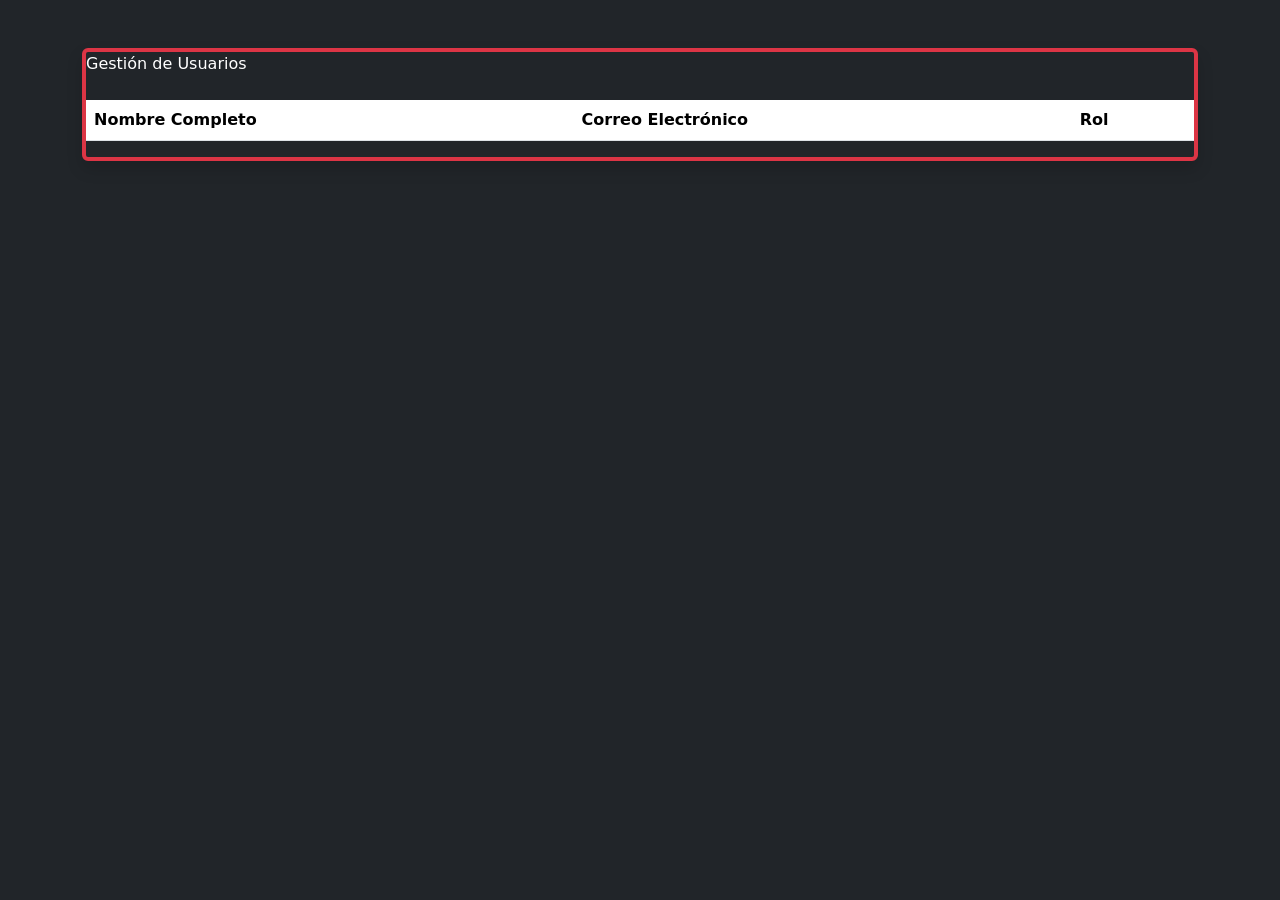
==== _docs_/trim03/06_Prototipo_Navegable/users/admin.html @ 505a8008 "archivos estructurados para el sena prototipo navegable" ====
<!DOCTYPE html>
<html lang="es">
<head>
    <meta charset="UTF-8">
    <meta name="viewport" content="width=device-width, initial-scale=1.0">
    <title>Panel Admin - Vikingos Master</title>
    <!-- Aquí conectamos a bootstrap 5 -->
    <link href="https://cdn.jsdelivr.net/net/npm/bootstrap@5.3.2/dist/css/bootstrap.min.css" rel="stylesheet">

</head>
<body class="bg-dark text-white">

<!-- Caja principal -->

    <div class="container mt-5">
        <div class="card bg-dark text-white border-danger border-top border-4 shadow"
         <h2 class="card-title mb-4 text-center">Gestión de Usuarios</h2>
        

        <!-- Tabla de boostrap -->

        <table class="table table-dark-striped table-hover mt-4">
          <thead>
            <tr>
                <th>Nombre Completo</th>
                <th>Correo Electrónico</th>
                <th>Rol</th>
            </tr>
          </thead>
          <tbody id="tabla-usuarios">
            <!-- Aqui aterrizaran los datos dinamicamente -->

          </tbody>
          </table>
    </div>
</div>
</div>

    <script src="../GCS/js/admin.js"></script>
    
</body>
</html>
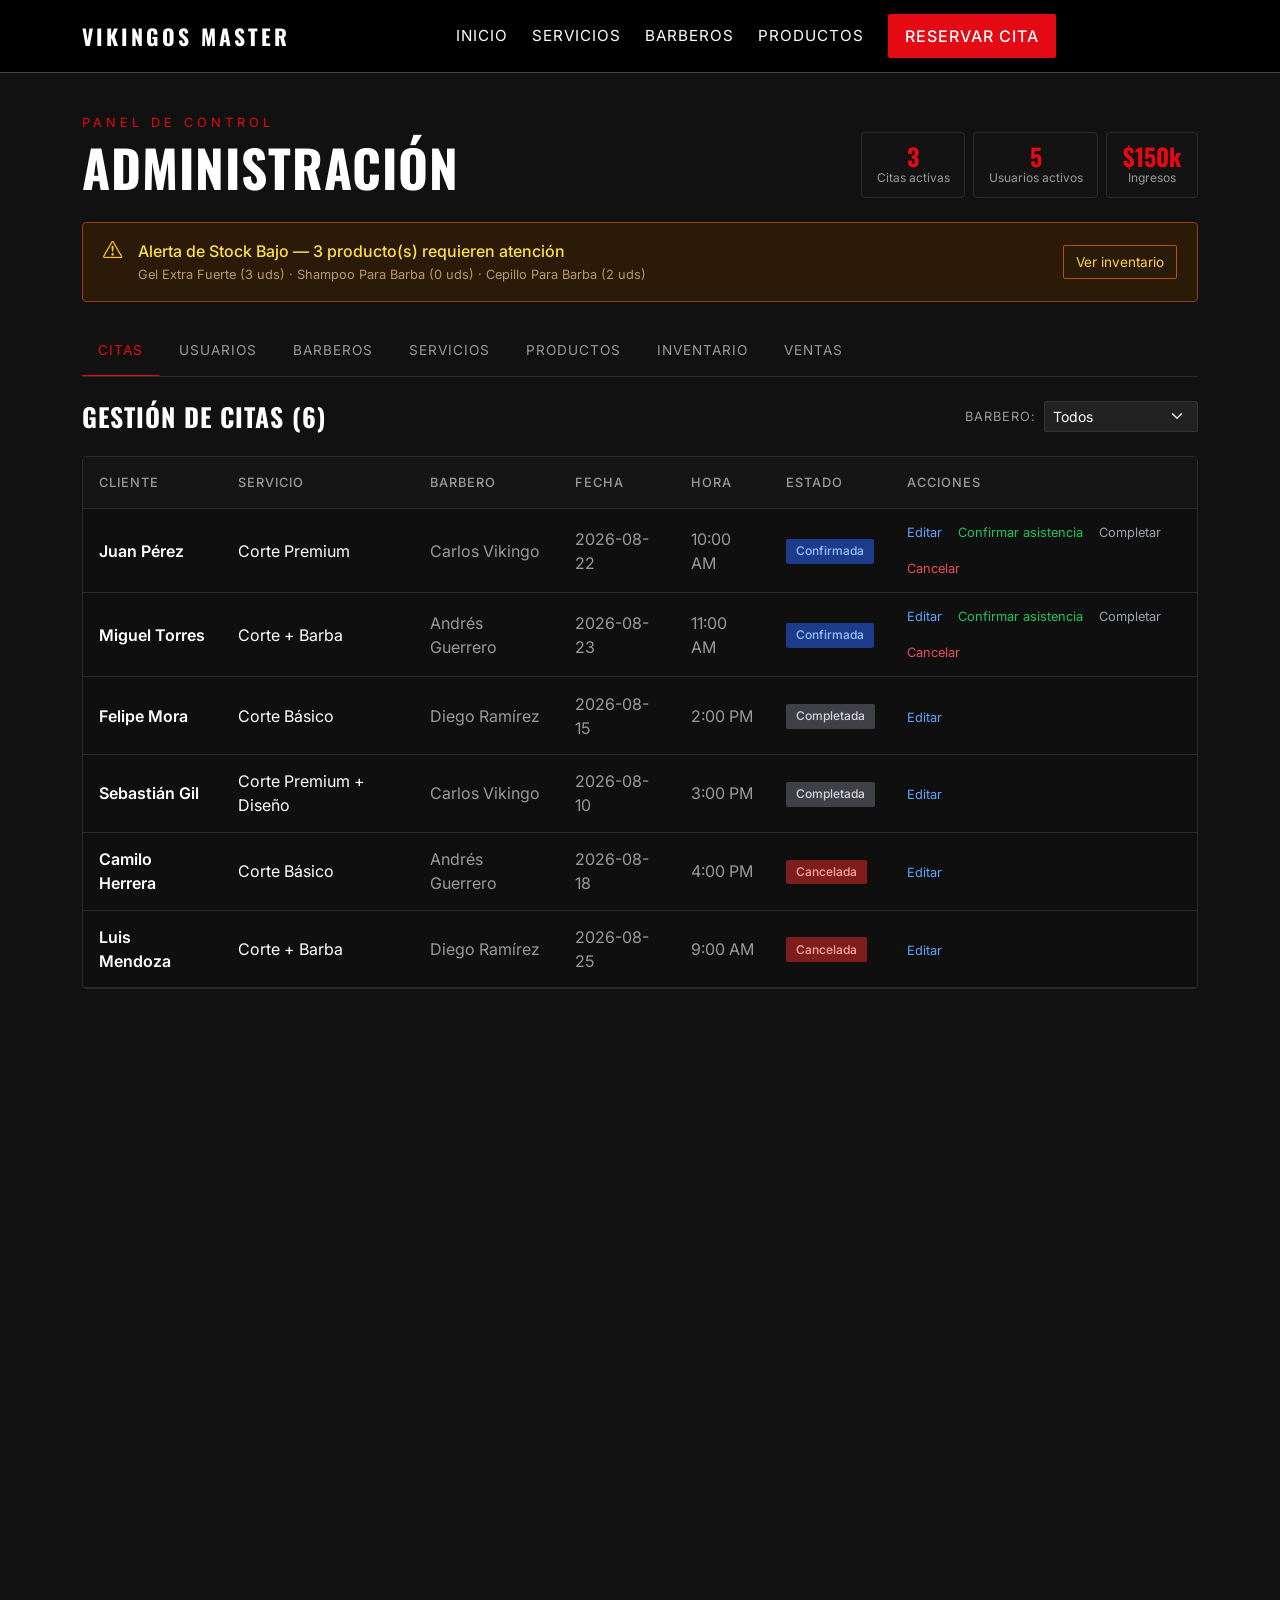
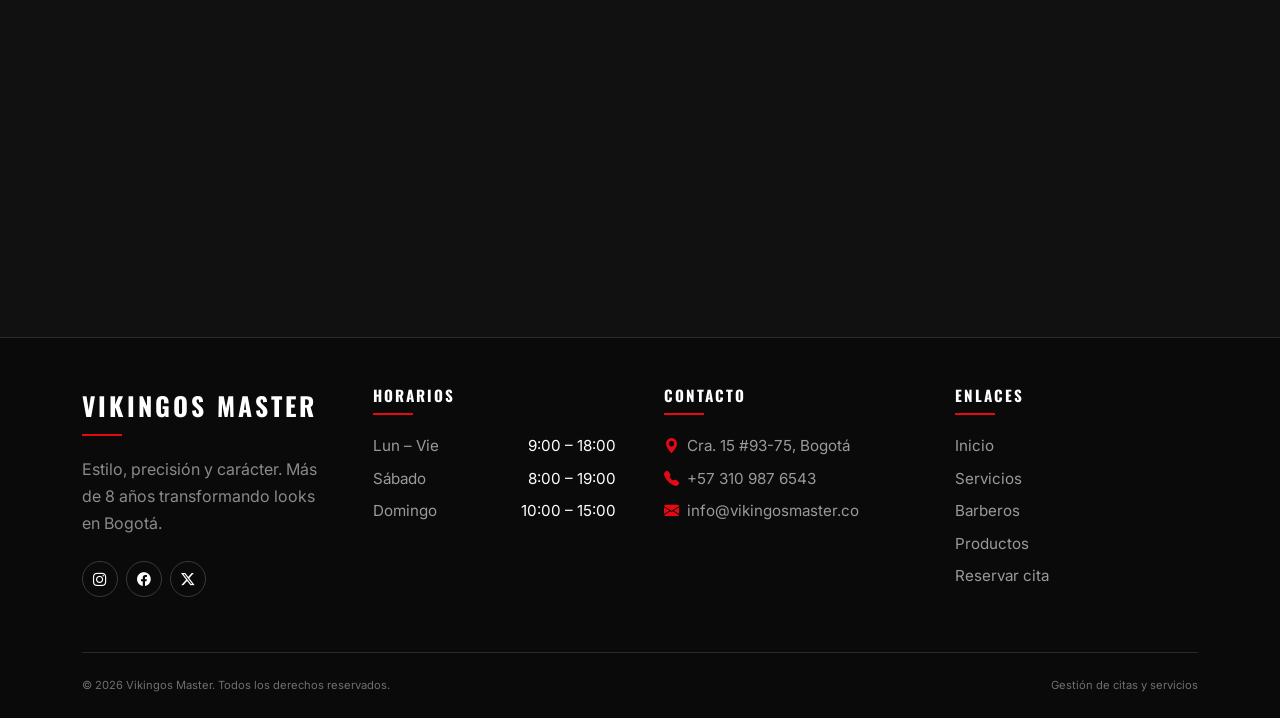
==== commit 3c71d911: "borre ell antiguo prototipo navegable y inserte todo el nuevo que tenia en otra carpeta, por eso sol" ====
--- a/_docs_/trim03/06_Prototipo_Navegable/users/admin.html
+++ b/_docs_/trim03/06_Prototipo_Navegable/users/admin.html
@@ -1,42 +1,1076 @@
 <!DOCTYPE html>
-<html lang="es">
+<html lang="es" data-bs-theme="dark">
 <head>
-    <meta charset="UTF-8">
-    <meta name="viewport" content="width=device-width, initial-scale=1.0">
-    <title>Panel Admin - Vikingos Master</title>
-    <!-- Aquí conectamos a bootstrap 5 -->
-    <link href="https://cdn.jsdelivr.net/net/npm/bootstrap@5.3.2/dist/css/bootstrap.min.css" rel="stylesheet">
-
+  <meta charset="UTF-8">
+  <meta name="viewport" content="width=device-width, initial-scale=1">
+  <title> Administrador | Vikingos Master</title>
+
+  <link rel="stylesheet" href="../assets/css/bootstrap.min.css">
+  <link href="https://cdn.jsdelivr.net/npm/bootstrap-icons@1.11.3/font/bootstrap-icons.css" rel="stylesheet">
+  <link href="https://fonts.googleapis.com/css2?family=Oswald:wght@500;600;700&family=Inter:wght@400;500&display=swap" rel="stylesheet">
+  <link rel="stylesheet" href="../assets/css/styles.css">
 </head>
-<body class="bg-dark text-white">
-
-<!-- Caja principal -->
-
-    <div class="container mt-5">
-        <div class="card bg-dark text-white border-danger border-top border-4 shadow"
-         <h2 class="card-title mb-4 text-center">Gestión de Usuarios</h2>
+<body>
+
+  <!--  NAVBAR  -->
+  <nav class="navbar navbar-expand-lg navbar-dark bg-black sticky-top border-bottom border-secondary-subtle">
+    <div class="container">
+
+      <a class="navbar-brand logo-text" href="index.html#inicio">VIKINGOS MASTER</a>
+
+      <button class="navbar-toggler" type="button"
+              data-bs-toggle="collapse" data-bs-target="#menuPrincipal"
+              aria-controls="menuPrincipal" aria-expanded="false" aria-label="Abrir menú">
+        <span class="navbar-toggler-icon"></span>
+      </button>
+
+      <div class="collapse navbar-collapse" id="menuPrincipal">
+
+        <ul class="navbar-nav mx-lg-auto align-items-lg-center mb-3 mb-lg-0 gap-lg-2">
+          <li class="nav-item"><a class="nav-link" href="index.html#inicio">INICIO</a></li>
+          <li class="nav-item"><a class="nav-link" href="index.html#servicios">SERVICIOS</a></li>
+          <li class="nav-item"><a class="nav-link" href="index.html#barberos">BARBEROS</a></li>
+          <li class="nav-item"><a class="nav-link" href="index.html#productos">PRODUCTOS</a></li>
+          <li class="nav-item ms-lg-2">
+            <a href="../pages/reservar.html" class="btn btn-vikingo">RESERVAR CITA</a>
+          </li>
+        </ul>
+
+
+        <div class="nav-user" id="navUser">
+  <span class="nav-user-name">Hola, <span id="navUserName">Maicol</span></span>
+  <a href="index.html" class="nav-user-exit" id="btnSalir">Salir</a>
+</div>
+
+
+      </div>
+    </div>
+  </nav>
+
+
+
+ <!-- ==== PANEL DE ADMINISTRACIÓN ==== -->
+  <main class="panel-section section-dark">
+    <div class="container">
+
+      <!-- Encabezado + tarjetitas -->
+      <div class="d-flex flex-wrap justify-content-between align-items-end gap-3 mb-4">
+        <div>
+          <p class="panel-eyebrow">PANEL DE CONTROL</p>
+          <h1 class="panel-title mb-0">Administración</h1>
+        </div>
+        <div class="d-flex gap-2">
+          <div class="stat-box"><span class="stat-box-number">3</span><span class="stat-box-label">Citas activas</span></div>
+          <div class="stat-box"><span class="stat-box-number">5</span><span class="stat-box-label">Usuarios activos</span></div>
+          <div class="stat-box"><span class="stat-box-number">$150k</span><span class="stat-box-label">Ingresos</span></div>
+        </div>
+      </div>
+
+      <!-- Alerta de stock bajo -->
+      <div class="stock-alert d-flex flex-wrap align-items-center justify-content-between gap-3 mb-4" role="alert">
+        <div class="d-flex align-items-start gap-3">
+          <i class="bi bi-exclamation-triangle stock-alert-icon"></i>
+          <div>
+            <p class="stock-alert-title">Alerta de Stock Bajo — 3 producto(s) requieren atención</p>
+            <p class="stock-alert-detail">Gel Extra Fuerte (3 uds) · Shampoo Para Barba (0 uds) · Cepillo Para Barba (2 uds)</p>
+          </div>
+        </div>
+        <button type="button" class="btn btn-stock">Ver inventario</button>
+      </div>
+
+      <!-- Pestañas -->
+      <ul class="nav nav-tabs panel-tabs flex-nowrap overflow-x-auto" id="adminTabs" role="tablist">
+        <li class="nav-item" role="presentation">
+          <button class="nav-link active" id="tabAdmCitas" data-bs-toggle="tab" data-bs-target="#admCitas"
+                  type="button" role="tab" aria-controls="admCitas" aria-selected="true">Citas</button>
+        </li>
+        <li class="nav-item" role="presentation">
+          <button class="nav-link" id="tabAdmUsuarios" data-bs-toggle="tab" data-bs-target="#admUsuarios"
+                  type="button" role="tab" aria-controls="admUsuarios" aria-selected="false">Usuarios</button>
+        </li>
+        <li class="nav-item" role="presentation">
+          <button class="nav-link" id="tabAdmBarberos" data-bs-toggle="tab" data-bs-target="#admBarberos"
+                  type="button" role="tab" aria-controls="admBarberos" aria-selected="false">Barberos</button>
+        </li>
+        <li class="nav-item" role="presentation">
+          <button class="nav-link" id="tabAdmServicios" data-bs-toggle="tab" data-bs-target="#admServicios"
+                  type="button" role="tab" aria-controls="admServicios" aria-selected="false">Servicios</button>
+        </li>
+        <li class="nav-item" role="presentation">
+          <button class="nav-link" id="tabAdmProductos" data-bs-toggle="tab" data-bs-target="#admProductos"
+                  type="button" role="tab" aria-controls="admProductos" aria-selected="false">Productos</button>
+        </li>
+        <li class="nav-item" role="presentation">
+          <button class="nav-link" id="tabAdmInventario" data-bs-toggle="tab" data-bs-target="#admInventario"
+                  type="button" role="tab" aria-controls="admInventario" aria-selected="false">Inventario</button>
+        </li>
+        <li class="nav-item" role="presentation">
+          <button class="nav-link" id="tabAdmVentas" data-bs-toggle="tab" data-bs-target="#admVentas"
+                  type="button" role="tab" aria-controls="admVentas" aria-selected="false">Ventas</button>
+        </li>
+      </ul>
+
+      <div class="tab-content pt-4">
+
+        <!-- 1. CITAS -->
+        <div class="tab-pane fade show active" id="admCitas" role="tabpanel" aria-labelledby="tabAdmCitas" tabindex="0">
+
+          <div class="d-flex flex-wrap justify-content-between align-items-center gap-3 mb-4">
+            <h2 class="panel-heading">Gestión de citas (6)</h2>
+            <div class="d-flex align-items-center gap-2">
+              <label for="filtroBarbero" class="admin-filter-label">Barbero:</label>
+              <select id="filtroBarbero" class="form-select form-select-sm admin-select w-auto">
+                <option value="todos" selected>Todos</option>
+                <option value="carlos">Carlos Vikingo</option>
+                <option value="andres">Andrés Guerrero</option>
+                <option value="diego">Diego Ramírez</option>
+              </select>
+            </div>
+          </div>
+
+          <div class="table-responsive admin-table-wrap">
+            <table class="table admin-table align-middle mb-0">
+              <thead>
+                <tr>
+                  <th scope="col">Cliente</th>
+                  <th scope="col">Servicio</th>
+                  <th scope="col">Barbero</th>
+                  <th scope="col">Fecha</th>
+                  <th scope="col">Hora</th>
+                  <th scope="col">Estado</th>
+                  <th scope="col">Acciones</th>
+                </tr>
+              </thead>
+              <tbody>
+                <tr>
+                  <td class="cell-name">Juan Pérez</td>
+                  <td>Corte Premium</td>
+                  <td class="cell-muted">Carlos Vikingo</td>
+                  <td class="cell-muted">2026-08-22</td>
+                  <td class="cell-muted">10:00 AM</td>
+                  <td><span class="badge badge-confirmed">Confirmada</span></td>
+                  <td>
+                    <div class="d-flex flex-wrap gap-3">
+                      <button type="button" class="action-link action-edit" data-bs-toggle="modal" data-bs-target="#modalEditarCita">Editar</button>
+                      <button type="button" class="action-link action-confirm">Confirmar asistencia</button>
+                      <button type="button" class="action-link action-done">Completar</button>
+                      <button type="button" class="action-link action-cancel">Cancelar</button>
+                    </div>
+                  </td>
+                </tr>
+                <tr>
+                  <td class="cell-name">Miguel Torres</td>
+                  <td>Corte + Barba</td>
+                  <td class="cell-muted">Andrés Guerrero</td>
+                  <td class="cell-muted">2026-08-23</td>
+                  <td class="cell-muted">11:00 AM</td>
+                  <td><span class="badge badge-confirmed">Confirmada</span></td>
+                  <td>
+                    <div class="d-flex flex-wrap gap-3">
+                      <button type="button" class="action-link action-edit" data-bs-toggle="modal" data-bs-target="#modalEditarCita">Editar</button>
+                      <button type="button" class="action-link action-confirm">Confirmar asistencia</button>
+                      <button type="button" class="action-link action-done">Completar</button>
+                      <button type="button" class="action-link action-cancel">Cancelar</button>
+                    </div>
+                  </td>
+                </tr>
+                <tr>
+                  <td class="cell-name">Felipe Mora</td>
+                  <td>Corte Básico</td>
+                  <td class="cell-muted">Diego Ramírez</td>
+                  <td class="cell-muted">2026-08-15</td>
+                  <td class="cell-muted">2:00 PM</td>
+                  <td><span class="badge badge-done">Completada</span></td>
+                  <td><button type="button" class="action-link action-edit" data-bs-toggle="modal" data-bs-target="#modalEditarCita">Editar</button></td>
+                </tr>
+                <tr>
+                  <td class="cell-name">Sebastián Gil</td>
+                  <td>Corte Premium + Diseño</td>
+                  <td class="cell-muted">Carlos Vikingo</td>
+                  <td class="cell-muted">2026-08-10</td>
+                  <td class="cell-muted">3:00 PM</td>
+                  <td><span class="badge badge-done">Completada</span></td>
+                  <td><button type="button" class="action-link action-edit" data-bs-toggle="modal" data-bs-target="#modalEditarCita">Editar</button></td>
+                </tr>
+                <tr>
+                  <td class="cell-name">Camilo Herrera</td>
+                  <td>Corte Básico</td>
+                  <td class="cell-muted">Andrés Guerrero</td>
+                  <td class="cell-muted">2026-08-18</td>
+                  <td class="cell-muted">4:00 PM</td>
+                  <td><span class="badge badge-cancelled">Cancelada</span></td>
+                  <td><button type="button" class="action-link action-edit" data-bs-toggle="modal" data-bs-target="#modalEditarCita">Editar</button></td>
+                </tr>
+                <tr>
+                  <td class="cell-name">Luis Mendoza</td>
+                  <td>Corte + Barba</td>
+                  <td class="cell-muted">Diego Ramírez</td>
+                  <td class="cell-muted">2026-08-25</td>
+                  <td class="cell-muted">9:00 AM</td>
+                  <td><span class="badge badge-cancelled">Cancelada</span></td>
+                  <td><button type="button" class="action-link action-edit" data-bs-toggle="modal" data-bs-target="#modalEditarCita">Editar</button></td>
+                </tr>
+              </tbody>
+            </table>
+          </div>
+        </div>
+
+
+         <!--  USUARIOS -->
+        <div class="tab-pane fade" id="admUsuarios" role="tabpanel" aria-labelledby="tabAdmUsuarios" tabindex="0">
+
+          <div class="d-flex flex-wrap justify-content-between align-items-center gap-3 mb-4">
+            <h2 class="panel-heading">Usuarios (6)</h2>
+            <button type="button" class="btn btn-vikingo" data-bs-toggle="modal" data-bs-target="#modalRegistrarUsuario">+ REGISTRAR USUARIO</button>
+          </div>
+
+          <div class="table-responsive admin-table-wrap">
+            <table class="table admin-table align-middle mb-0">
+              <thead>
+                <tr>
+                  <th scope="col">Nombre</th>
+                  <th scope="col">Correo</th>
+                  <th scope="col">Teléfono</th>
+                  <th scope="col">Rol</th>
+                  <th scope="col">Estado</th>
+                  <th scope="col">Registro</th>
+                  <th scope="col">Acciones</th>
+                </tr>
+              </thead>
+              <tbody>
+                <tr>
+                  <td class="cell-name">Carlos Vikingo</td>
+                  <td class="cell-muted">admin@vikingosmaster.com</td>
+                  <td>3101234567</td>
+                  <td><span class="badge badge-status role-admin">Admin</span></td>
+                  <td><span class="badge badge-status status-available">Activo</span></td>
+                  <td class="cell-dim">2026-01-15</td>
+                  <td>
+                    <div class="d-flex gap-3">
+                      <button type="button" class="action-link action-edit">Editar</button>
+                      <button type="button" class="action-link action-toggle">Desactivar</button>
+                    </div>
+                  </td>
+                </tr>
+                <tr>
+                  <td class="cell-name">Andrés Guerrero</td>
+                  <td class="cell-muted">andres@vikingosmaster.com</td>
+                  <td>3109876543</td>
+                  <td><span class="badge badge-status role-barber">Barbero</span></td>
+                  <td><span class="badge badge-status status-available">Activo</span></td>
+                  <td class="cell-dim">2026-02-01</td>
+                  <td>
+                    <div class="d-flex gap-3">
+                      <button type="button" class="action-link action-edit">Editar</button>
+                      <button type="button" class="action-link action-toggle">Desactivar</button>
+                    </div>
+                  </td>
+                </tr>
+                <tr>
+                  <td class="cell-name">Diego Ramírez</td>
+                  <td class="cell-muted">diego@vikingosmaster.com</td>
+                  <td>3205551234</td>
+                  <td><span class="badge badge-status role-barber">Barbero</span></td>
+                  <td><span class="badge badge-status status-available">Activo</span></td>
+                  <td class="cell-dim">2026-02-15</td>
+                  <td>
+                    <div class="d-flex gap-3">
+                      <button type="button" class="action-link action-edit">Editar</button>
+                      <button type="button" class="action-link action-toggle">Desactivar</button>
+                    </div>
+                  </td>
+                </tr>
+                <tr>
+                  <td class="cell-name">Juan Pérez</td>
+                  <td class="cell-muted">juan@test.com</td>
+                  <td>3001234567</td>
+                  <td><span class="badge badge-status role-client">Cliente</span></td>
+                  <td><span class="badge badge-status status-available">Activo</span></td>
+                  <td class="cell-dim">2026-03-10</td>
+                  <td>
+                    <div class="d-flex gap-3">
+                      <button type="button" class="action-link action-edit">Editar</button>
+                      <button type="button" class="action-link action-toggle">Desactivar</button>
+                    </div>
+                  </td>
+                </tr>
+                <tr>
+                  <td class="cell-name">Miguel Torres</td>
+                  <td class="cell-muted">miguel@test.com</td>
+                  <td>3109876543</td>
+                  <td><span class="badge badge-status role-client">Cliente</span></td>
+                  <td><span class="badge badge-status status-available">Activo</span></td>
+                  <td class="cell-dim">2026-04-05</td>
+                  <td>
+                    <div class="d-flex gap-3">
+                      <button type="button" class="action-link action-edit">Editar</button>
+                      <button type="button" class="action-link action-toggle">Desactivar</button>
+                    </div>
+                  </td>
+                </tr>
+                <tr>
+                  <td class="cell-name">Felipe Mora</td>
+                  <td class="cell-muted">felipe@test.com</td>
+                  <td>3205551234</td>
+                  <td><span class="badge badge-status role-client">Cliente</span></td>
+                  <td><span class="badge badge-status status-inactive">Inactivo</span></td>
+                  <td class="cell-dim">2026-05-20</td>
+                  <td>
+                    <div class="d-flex gap-3">
+                      <button type="button" class="action-link action-edit">Editar</button>
+                      <button type="button" class="action-link action-toggle">Activar</button>
+                    </div>
+                  </td>
+                </tr>
+              </tbody>
+            </table>
+          </div>
+        </div>
+        <div class="tab-pane fade" id="admBarberos" role="tabpanel" aria-labelledby="tabAdmBarberos" tabindex="0">
+          <h2 class="panel-heading">Barberos</h2>
+        </div>
+
+
+        <!-- 4 SERVICIOS -->
+        <div class="tab-pane fade" id="admServicios" role="tabpanel" aria-labelledby="tabAdmServicios" tabindex="0">
+
+          <div class="d-flex flex-wrap justify-content-between align-items-center gap-3 mb-4">
+            <h2 class="panel-heading">Servicios (4)</h2>
+            <button type="button" class="btn btn-vikingo" data-bs-toggle="modal" data-bs-target="#modalRegistrarServicio">+ REGISTRAR SERVICIO</button>
+          </div>
+
+          <div class="table-responsive admin-table-wrap">
+            <table class="table admin-table align-middle mb-0">
+              <thead>
+                <tr>
+                  <th scope="col">Servicio</th>
+                  <th scope="col">Precio</th>
+                  <th scope="col">Extra</th>
+                  <th scope="col">Estado</th>
+                  <th scope="col">Acciones</th>
+                </tr>
+              </thead>
+              <tbody>
+                <tr>
+                  <td class="cell-name">Corte Básico</td>
+                  <td class="cell-price">$25.000 COP</td>
+                  <td class="cell-dim">—</td>
+                  <td><span class="badge badge-status status-available">Activo</span></td>
+                  <td>
+                    <div class="d-flex gap-3">
+                      <button type="button" class="action-link action-edit">Editar</button>
+                      <button type="button" class="action-link action-toggle">Desactivar</button>
+                      <button type="button" class="action-link action-delete">Eliminar</button>
+                    </div>
+                  </td>
+                </tr>
+                <tr>
+                  <td class="cell-name">Corte Premium</td>
+                  <td class="cell-price">$30.000 COP</td>
+                  <td class="cell-dim">Incluye mascarilla</td>
+                  <td><span class="badge badge-status status-available">Activo</span></td>
+                  <td>
+                    <div class="d-flex gap-3">
+                      <button type="button" class="action-link action-edit">Editar</button>
+                      <button type="button" class="action-link action-toggle">Desactivar</button>
+                      <button type="button" class="action-link action-delete">Eliminar</button>
+                    </div>
+                  </td>
+                </tr>
+                <tr>
+                  <td class="cell-name">Corte + Barba</td>
+                  <td class="cell-price">$40.000 COP</td>
+                  <td class="cell-dim">—</td>
+                  <td><span class="badge badge-status status-available">Activo</span></td>
+                  <td>
+                    <div class="d-flex gap-3">
+                      <button type="button" class="action-link action-edit">Editar</button>
+                      <button type="button" class="action-link action-toggle">Desactivar</button>
+                      <button type="button" class="action-link action-delete">Eliminar</button>
+                    </div>
+                  </td>
+                </tr>
+                <tr>
+                  <td class="cell-name">Corte Premium + Diseño</td>
+                  <td class="cell-price">$55.000 COP</td>
+                  <td class="cell-dim">Incluye diseño y pintura temporal</td>
+                  <td><span class="badge badge-status status-available">Activo</span></td>
+                  <td>
+                    <div class="d-flex gap-3">
+                      <button type="button" class="action-link action-edit">Editar</button>
+                      <button type="button" class="action-link action-toggle">Desactivar</button>
+                      <button type="button" class="action-link action-delete">Eliminar</button>
+                    </div>
+                  </td>
+                </tr>
+              </tbody>
+            </table>
+          </div>
+        </div>
+
+
+
+
+  <!-- 5 PRODUCTOS -->
+        <div class="tab-pane fade" id="admProductos" role="tabpanel" aria-labelledby="tabAdmProductos" tabindex="0">
+
+          <div class="d-flex flex-wrap justify-content-between align-items-center gap-3 mb-4">
+            <h2 class="panel-heading">Productos (9)</h2>
+            <button type="button" class="btn btn-vikingo" data-bs-toggle="modal" data-bs-target="#modalRegistrarProducto">+ REGISTRAR PRODUCTO</button>
+          </div>
+
+          <div class="table-responsive admin-table-wrap">
+            <table class="table admin-table align-middle mb-0">
+              <thead>
+                <tr>
+                  <th scope="col">Producto</th>
+                  <th scope="col">Categoría</th>
+                  <th scope="col">Precio</th>
+                  <th scope="col">Stock</th>
+                  <th scope="col">Estado</th>
+                  <th scope="col">Acciones</th>
+                </tr>
+              </thead>
+              <tbody>
+                <tr>
+                  <td class="cell-name">Cera Mate Premium</td>
+                  <td class="cell-muted">Ceras</td>
+                  <td class="cell-price">$35.000 COP</td>
+                  <td><span class="badge badge-status status-available">Disponible</span></td>
+                  <td><span class="badge badge-status status-available">Activo</span></td>
+                  <td>
+                    <div class="d-flex gap-3">
+                      <button type="button" class="action-link action-edit">Editar</button>
+                      <button type="button" class="action-link action-toggle">Desactivar</button>
+                      <button type="button" class="action-link action-delete">Eliminar</button>
+                    </div>
+                  </td>
+                </tr>
+                <tr>
+                  <td class="cell-name">Gel Extra Fuerte</td>
+                  <td class="cell-muted">Geles</td>
+                  <td class="cell-price">$22.000 COP</td>
+                  <td><span class="badge badge-status status-low">Stock bajo</span></td>
+                  <td><span class="badge badge-status status-available">Activo</span></td>
+                  <td>
+                    <div class="d-flex gap-3">
+                      <button type="button" class="action-link action-edit">Editar</button>
+                      <button type="button" class="action-link action-toggle">Desactivar</button>
+                      <button type="button" class="action-link action-delete">Eliminar</button>
+                    </div>
+                  </td>
+                </tr>
+                <tr>
+                  <td class="cell-name">Pomada Brillante</td>
+                  <td class="cell-muted">Pomadas</td>
+                  <td class="cell-price">$38.000 COP</td>
+                  <td><span class="badge badge-status status-available">Disponible</span></td>
+                  <td><span class="badge badge-status status-available">Activo</span></td>
+                  <td>
+                    <div class="d-flex gap-3">
+                      <button type="button" class="action-link action-edit">Editar</button>
+                      <button type="button" class="action-link action-toggle">Desactivar</button>
+                      <button type="button" class="action-link action-delete">Eliminar</button>
+                    </div>
+                  </td>
+                </tr>
+                <tr>
+                  <td class="cell-name">Shampoo Para Barba</td>
+                  <td class="cell-muted">Shampoos</td>
+                  <td class="cell-price">$28.000 COP</td>
+                  <td><span class="badge badge-status status-out">Agotado</span></td>
+                  <td><span class="badge badge-status status-available">Activo</span></td>
+                  <td>
+                    <div class="d-flex gap-3">
+                      <button type="button" class="action-link action-edit">Editar</button>
+                      <button type="button" class="action-link action-toggle">Desactivar</button>
+                      <button type="button" class="action-link action-delete">Eliminar</button>
+                    </div>
+                  </td>
+                </tr>
+                <tr>
+                  <td class="cell-name">Aceite de Argán</td>
+                  <td class="cell-muted">Aceites</td>
+                  <td class="cell-price">$45.000 COP</td>
+                  <td><span class="badge badge-status status-available">Disponible</span></td>
+                  <td><span class="badge badge-status status-available">Activo</span></td>
+                  <td>
+                    <div class="d-flex gap-3">
+                      <button type="button" class="action-link action-edit">Editar</button>
+                      <button type="button" class="action-link action-toggle">Desactivar</button>
+                      <button type="button" class="action-link action-delete">Eliminar</button>
+                    </div>
+                  </td>
+                </tr>
+                <tr>
+                  <td class="cell-name">Bálsamo Hidratante</td>
+                  <td class="cell-muted">Bálsamos</td>
+                  <td class="cell-price">$32.000 COP</td>
+                  <td><span class="badge badge-status status-available">Disponible</span></td>
+                  <td><span class="badge badge-status status-available">Activo</span></td>
+                  <td>
+                    <div class="d-flex gap-3">
+                      <button type="button" class="action-link action-edit">Editar</button>
+                      <button type="button" class="action-link action-toggle">Desactivar</button>
+                      <button type="button" class="action-link action-delete">Eliminar</button>
+                    </div>
+                  </td>
+                </tr>
+                <tr>
+                  <td class="cell-name">Peine de Madera</td>
+                  <td class="cell-muted">Peines</td>
+                  <td class="cell-price">$18.000 COP</td>
+                  <td><span class="badge badge-status status-available">Disponible</span></td>
+                  <td><span class="badge badge-status status-available">Activo</span></td>
+                  <td>
+                    <div class="d-flex gap-3">
+                      <button type="button" class="action-link action-edit">Editar</button>
+                      <button type="button" class="action-link action-toggle">Desactivar</button>
+                      <button type="button" class="action-link action-delete">Eliminar</button>
+                    </div>
+                  </td>
+                </tr>
+                <tr>
+                  <td class="cell-name">Cepillo Para Barba</td>
+                  <td class="cell-muted">Cepillos</td>
+                  <td class="cell-price">$24.000 COP</td>
+                  <td><span class="badge badge-status status-low">Stock bajo</span></td>
+                  <td><span class="badge badge-status status-available">Activo</span></td>
+                  <td>
+                    <div class="d-flex gap-3">
+                      <button type="button" class="action-link action-edit">Editar</button>
+                      <button type="button" class="action-link action-toggle">Desactivar</button>
+                      <button type="button" class="action-link action-delete">Eliminar</button>
+                    </div>
+                  </td>
+                </tr>
+                <tr>
+                  <td class="cell-name">Polvo Texturizador</td>
+                  <td class="cell-muted">Polvos</td>
+                  <td class="cell-price">$42.000 COP</td>
+                  <td><span class="badge badge-status status-available">Disponible</span></td>
+                  <td><span class="badge badge-status status-available">Activo</span></td>
+                  <td>
+                    <div class="d-flex gap-3">
+                      <button type="button" class="action-link action-edit">Editar</button>
+                      <button type="button" class="action-link action-toggle">Desactivar</button>
+                      <button type="button" class="action-link action-delete">Eliminar</button>
+                    </div>
+                  </td>
+                </tr>
+              </tbody>
+            </table>
+          </div>
+        </div>
+
+
+       <!-- 6. INVENTARIO -->
+        <div class="tab-pane fade" id="admInventario" role="tabpanel" aria-labelledby="tabAdmInventario" tabindex="0">
+
+          <div class="d-flex flex-wrap justify-content-between align-items-center gap-3 mb-4">
+            <h2 class="panel-heading">Productos</h2>
+            <button type="button" class="btn btn-vikingo" data-bs-toggle="modal" data-bs-target="#modalEntradaStock">+ ENTRADA DE STOCK</button>
+          </div>
+
+          <!-- Tarjetas tipo semáforo -->
+          <div class="row row-cols-1 row-cols-md-3 g-3 mb-4">
+            <div class="col">
+              <div class="inv-tile inv-ok">
+                <span class="inv-tile-number">6</span>
+                <span class="inv-tile-label">Disponibles</span>
+              </div>
+            </div>
+            <div class="col">
+              <div class="inv-tile inv-low">
+                <span class="inv-tile-number">2</span>
+                <span class="inv-tile-label">Stock bajo</span>
+              </div>
+            </div>
+            <div class="col">
+              <div class="inv-tile inv-out">
+                <span class="inv-tile-number">1</span>
+                <span class="inv-tile-label">Agotados</span>
+              </div>
+            </div>
+          </div>
+
+          <!-- Recuadro de aviso -->
+          <div class="inv-alert mb-4">
+            <p class="inv-alert-title">⚠ Productos con stock bajo o agotado:</p>
+            <div class="d-flex flex-wrap gap-2">
+              <span class="badge badge-status status-low">Gel Extra Fuerte: 3 uds</span>
+              <span class="badge badge-status status-out">Shampoo Para Barba: 0 uds</span>
+              <span class="badge badge-status status-low">Cepillo Para Barba: 2 uds</span>
+            </div>
+          </div>
+
+          <!-- Tabla -->
+          <div class="table-responsive admin-table-wrap">
+            <table class="table admin-table align-middle mb-0">
+              <thead>
+                <tr>
+                  <th scope="col">Producto</th>
+                  <th scope="col">Categoría</th>
+                  <th scope="col">Stock</th>
+                  <th scope="col">Estado</th>
+                </tr>
+              </thead>
+              <tbody>
+                <tr>
+                  <td class="cell-name">Cera Mate Premium</td>
+                  <td class="cell-muted">Ceras</td>
+                  <td>12 uds</td>
+                  <td><span class="badge badge-status status-available">Disponible</span></td>
+                </tr>
+                <tr>
+                  <td class="cell-name">Gel Extra Fuerte</td>
+                  <td class="cell-muted">Geles</td>
+                  <td>3 uds</td>
+                  <td><span class="badge badge-status status-low">Stock bajo</span></td>
+                </tr>
+                <tr>
+                  <td class="cell-name">Pomada Brillante</td>
+                  <td class="cell-muted">Pomadas</td>
+                  <td>15 uds</td>
+                  <td><span class="badge badge-status status-available">Disponible</span></td>
+                </tr>
+                <tr>
+                  <td class="cell-name">Shampoo Para Barba</td>
+                  <td class="cell-muted">Shampoos</td>
+                  <td>0 uds</td>
+                  <td><span class="badge badge-status status-out">Agotado</span></td>
+                </tr>
+                <tr>
+                  <td class="cell-name">Aceite de Argán</td>
+                  <td class="cell-muted">Aceites</td>
+                  <td>8 uds</td>
+                  <td><span class="badge badge-status status-available">Disponible</span></td>
+                </tr>
+                <tr>
+                  <td class="cell-name">Bálsamo Hidratante</td>
+                  <td class="cell-muted">Bálsamos</td>
+                  <td>10 uds</td>
+                  <td><span class="badge badge-status status-available">Disponible</span></td>
+                </tr>
+                <tr>
+                  <td class="cell-name">Peine de Madera</td>
+                  <td class="cell-muted">Peines</td>
+                  <td>20 uds</td>
+                  <td><span class="badge badge-status status-available">Disponible</span></td>
+                </tr>
+                <tr>
+                  <td class="cell-name">Cepillo Para Barba</td>
+                  <td class="cell-muted">Cepillos</td>
+                  <td>2 uds</td>
+                  <td><span class="badge badge-status status-low">Stock bajo</span></td>
+                </tr>
+                <tr>
+                  <td class="cell-name">Polvo Texturizador</td>
+                  <td class="cell-muted">Polvos</td>
+                  <td>9 uds</td>
+                  <td><span class="badge badge-status status-available">Disponible</span></td>
+                </tr>
+              </tbody>
+            </table>
+          </div>
+        </div>
+        </div>
         
 
-        <!-- Tabla de boostrap -->
-
-        <table class="table table-dark-striped table-hover mt-4">
-          <thead>
-            <tr>
-                <th>Nombre Completo</th>
-                <th>Correo Electrónico</th>
-                <th>Rol</th>
-            </tr>
-          </thead>
-          <tbody id="tabla-usuarios">
-            <!-- Aqui aterrizaran los datos dinamicamente -->
-
-          </tbody>
-          </table>
+        <!-- 7. VENTAS -->
+        <div class="tab-pane fade" id="admVentas" role="tabpanel" aria-labelledby="tabAdmVentas" tabindex="0">
+
+          <h2 class="panel-heading mb-4">Ventas</h2>
+
+          <!-- Tarjetas con totales -->
+          <div class="row row-cols-1 row-cols-md-3 g-3 mb-4">
+            <div class="col">
+              <div class="sales-stat">
+                <span class="sales-stat-label">Ventas activas</span>
+                <span class="sales-stat-value">4</span>
+              </div>
+            </div>
+            <div class="col">
+              <div class="sales-stat">
+                <span class="sales-stat-label">Ingresos totales</span>
+                <span class="sales-stat-value">$150.000 COP</span>
+              </div>
+            </div>
+            <div class="col">
+              <div class="sales-stat">
+                <span class="sales-stat-label">Promedio por venta</span>
+                <span class="sales-stat-value">$37.500 COP</span>
+              </div>
+            </div>
+          </div>
+
+          <!-- Recuadros de gráficas (se dibujan con JavaScript más adelante) -->
+          <div class="row g-3 mb-4">
+            <div class="col-lg-6">
+              <div class="chart-card">
+                <h3 class="chart-card-title">Ventas por servicio</h3>
+                <div id="graficaServicios" class="chart-box">
+                  <p class="chart-empty">Gráfica pendiente (se hace con JavaScript)</p>
+                </div>
+              </div>
+            </div>
+            <div class="col-lg-6">
+              <div class="chart-card">
+                <h3 class="chart-card-title">Ingresos por barbero (miles COP)</h3>
+                <div id="graficaBarberos" class="chart-box">
+                  <p class="chart-empty">Gráfica pendiente (se hace con JavaScript)</p>
+                </div>
+              </div>
+            </div>
+          </div>
+
+          <!-- Tabla de ventas -->
+          <div class="table-responsive admin-table-wrap">
+            <table class="table admin-table align-middle mb-0">
+              <thead>
+                <tr>
+                  <th scope="col">Cliente</th>
+                  <th scope="col">Servicio</th>
+                  <th scope="col">Barbero</th>
+                  <th scope="col">Fecha</th>
+                  <th scope="col">Valor</th>
+                  <th scope="col">Estado</th>
+                  <th scope="col">Acciones</th>
+                </tr>
+              </thead>
+              <tbody>
+                <tr>
+                  <td class="cell-name">Felipe Mora</td>
+                  <td>Corte Básico</td>
+                  <td class="cell-muted">Diego Ramírez</td>
+                  <td class="cell-muted">2026-08-15</td>
+                  <td class="cell-price">$25.000 COP</td>
+                  <td><span class="badge badge-status status-available">Activa</span></td>
+                  <td>
+                    <div class="d-flex gap-3">
+                      <button type="button" class="action-link action-edit">Editar</button>
+                      <button type="button" class="action-link action-print">Imprimir</button>
+                      <button type="button" class="action-link action-delete">Eliminar</button>
+                    </div>
+                  </td>
+                </tr>
+                <tr>
+                  <td class="cell-name">Sebastián Gil</td>
+                  <td>Corte Premium + Diseño</td>
+                  <td class="cell-muted">Carlos Vikingo</td>
+                  <td class="cell-muted">2026-08-10</td>
+                  <td class="cell-price">$55.000 COP</td>
+                  <td><span class="badge badge-status status-available">Activa</span></td>
+                  <td>
+                    <div class="d-flex gap-3">
+                      <button type="button" class="action-link action-edit">Editar</button>
+                      <button type="button" class="action-link action-print">Imprimir</button>
+                      <button type="button" class="action-link action-delete">Eliminar</button>
+                    </div>
+                  </td>
+                </tr>
+                <tr>
+                  <td class="cell-name">Luis Mendoza</td>
+                  <td>Corte + Barba</td>
+                  <td class="cell-muted">Andrés Guerrero</td>
+                  <td class="cell-muted">2026-08-08</td>
+                  <td class="cell-price">$40.000 COP</td>
+                  <td><span class="badge badge-status status-available">Activa</span></td>
+                  <td>
+                    <div class="d-flex gap-3">
+                      <button type="button" class="action-link action-edit">Editar</button>
+                      <button type="button" class="action-link action-print">Imprimir</button>
+                      <button type="button" class="action-link action-delete">Eliminar</button>
+                    </div>
+                  </td>
+                </tr>
+                <tr>
+                  <td class="cell-name">Carlos Ruiz</td>
+                  <td>Corte Premium</td>
+                  <td class="cell-muted">Carlos Vikingo</td>
+                  <td class="cell-muted">2026-08-05</td>
+                  <td class="cell-price">$30.000 COP</td>
+                  <td><span class="badge badge-status status-available">Activa</span></td>
+                  <td>
+                    <div class="d-flex gap-3">
+                      <button type="button" class="action-link action-edit">Editar</button>
+                      <button type="button" class="action-link action-print">Imprimir</button>
+                      <button type="button" class="action-link action-delete">Eliminar</button>
+                    </div>
+                  </td>
+                </tr>
+                <tr>
+                  <td class="cell-name">Pedro Sánchez</td>
+                  <td>Corte Básico</td>
+                  <td class="cell-muted">Andrés Guerrero</td>
+                  <td class="cell-muted">2026-08-03</td>
+                  <td class="cell-price">$25.000 COP</td>
+                  <td><span class="badge badge-status status-inactive">Cancelada</span></td>
+                  <td>
+                    <div class="d-flex gap-3">
+                      <button type="button" class="action-link action-edit">Editar</button>
+                      <button type="button" class="action-link action-print">Imprimir</button>
+                      <button type="button" class="action-link action-delete">Eliminar</button>
+                    </div>
+                  </td>
+                </tr>
+              </tbody>
+            </table>
+          </div>
+        </div>
+
+      </div>
     </div>
-</div>
-</div>
-
-    <script src="../GCS/js/admin.js"></script>
-    
+  </main>
+
+
+<!-- === VENTANA "EDITAR CITA" === -->
+  <div class="modal fade vm-modal" id="modalEditarCita" tabindex="-1"
+       aria-labelledby="tituloEditarCita" aria-hidden="true">
+    <div class="modal-dialog modal-dialog-centered">
+      <div class="modal-content">
+
+        <div class="modal-header">
+          <h2 class="modal-title" id="tituloEditarCita">Editar cita</h2>
+          <button type="button" class="btn-close" data-bs-dismiss="modal" aria-label="Cerrar"></button>
+        </div>
+
+        <form id="formEditarCita">
+          <div class="modal-body">
+
+            <div class="mb-3">
+              <label for="editServicio" class="form-label">Servicio</label>
+              <select id="editServicio" name="servicio" class="form-select" required>
+                <option value="corte-basico">Corte Básico</option>
+                <option value="corte-premium" selected>Corte Premium</option>
+                <option value="corte-barba">Corte + Barba</option>
+                <option value="corte-premium-diseno">Corte Premium + Diseño</option>
+              </select>
+            </div>
+
+            <div class="mb-3">
+              <label for="editBarbero" class="form-label">Barbero</label>
+              <select id="editBarbero" name="barbero" class="form-select" required>
+                <option value="carlos" selected>Carlos Vikingo</option>
+                <option value="andres">Andrés Guerrero</option>
+                <option value="diego">Diego Ramírez</option>
+              </select>
+            </div>
+
+            <div class="mb-3">
+              <label for="editFecha" class="form-label">Fecha</label>
+              <input type="date" id="editFecha" name="fecha" class="form-control" value="2026-10-30" required>
+            </div>
+
+            <div class="mb-3">
+              <label for="editHora" class="form-label">Hora</label>
+              <select id="editHora" name="hora" class="form-select" required>
+                <option value="09:00">9:00 AM</option>
+                <option value="10:00" selected>10:00 AM</option>
+                <option value="11:00">11:00 AM</option>
+                <option value="12:00">12:00 PM</option>
+                <option value="14:00">2:00 PM</option>
+                <option value="15:00">3:00 PM</option>
+                <option value="16:00">4:00 PM</option>
+                <option value="17:00">5:00 PM</option>
+              </select>
+            </div>
+
+            <div class="mb-1">
+              <label for="editTelefono" class="form-label">Teléfono</label>
+              <input type="tel" id="editTelefono" name="telefono" class="form-control"
+                     value="3001234567" pattern="[0-9]{7,10}" inputmode="numeric" required>
+            </div>
+
+          </div>
+
+          <div class="modal-footer">
+            <button type="submit" class="btn btn-vikingo flex-fill">GUARDAR CAMBIOS</button>
+            <button type="button" class="btn btn-modal-cancel flex-fill" data-bs-dismiss="modal">Cancelar</button>
+          </div>
+        </form>
+
+      </div>
+    </div>
+  </div>
+
+
+
+
+   <!-- == VENTANA "REGISTRAR USUARIO" = -->
+  <div class="modal fade vm-modal" id="modalRegistrarUsuario" tabindex="-1"
+       aria-labelledby="tituloRegistrarUsuario" aria-hidden="true">
+    <div class="modal-dialog modal-dialog-centered">
+      <div class="modal-content">
+
+        <div class="modal-header">
+          <h2 class="modal-title" id="tituloRegistrarUsuario">Registrar usuario</h2>
+          <button type="button" class="btn-close" data-bs-dismiss="modal" aria-label="Cerrar"></button>
+        </div>
+
+        <form id="formRegistrarUsuario">
+          <div class="modal-body">
+
+            <div class="mb-3">
+              <label for="regNombre" class="form-label">Nombre completo</label>
+              <input type="text" id="regNombre" name="nombre" class="form-control" autocomplete="off" required>
+            </div>
+
+            <div class="mb-3">
+              <label for="regCorreo" class="form-label">Correo</label>
+              <input type="email" id="regCorreo" name="correo" class="form-control" autocomplete="off" required>
+            </div>
+
+            <div class="mb-3">
+              <label for="regTelefono" class="form-label">Teléfono</label>
+              <input type="tel" id="regTelefono" name="telefono" class="form-control"
+                     pattern="[0-9]{7,10}" inputmode="numeric" autocomplete="off" required>
+            </div>
+
+            <div class="mb-1">
+              <label for="regRol" class="form-label">Rol</label>
+              <select id="regRol" name="rol" class="form-select" required>
+                <option value="admin">Administrador</option>
+                <option value="barbero">Barbero</option>
+                <option value="cliente" selected>Cliente</option>
+              </select>
+            </div>
+
+          </div>
+
+          <div class="modal-footer">
+            <button type="submit" class="btn btn-vikingo flex-fill">REGISTRAR</button>
+            <button type="button" class="btn btn-modal-cancel flex-fill" data-bs-dismiss="modal">Cancelar</button>
+          </div>
+        </form>
+
+      </div>
+    </div>
+  </div>
+
+
+
+   <!-- == VENTANA "REGISTRAR ENTRADA DE STOCK" === -->
+  <div class="modal fade vm-modal" id="modalEntradaStock" tabindex="-1"
+       aria-labelledby="tituloEntradaStock" aria-hidden="true">
+    <div class="modal-dialog modal-dialog-centered">
+      <div class="modal-content">
+
+        <div class="modal-header">
+          <h2 class="modal-title" id="tituloEntradaStock">Registrar entrada de stock</h2>
+          <button type="button" class="btn-close" data-bs-dismiss="modal" aria-label="Cerrar"></button>
+        </div>
+
+        <form id="formEntradaStock">
+          <div class="modal-body">
+
+            <div class="mb-3">
+              <label for="stockProducto" class="form-label">Producto</label>
+              <select id="stockProducto" name="producto" class="form-select" required>
+                <option value="" selected>Seleccionar producto</option>
+                <option value="cera-mate-premium">Cera Mate Premium</option>
+                <option value="gel-extra-fuerte">Gel Extra Fuerte</option>
+                <option value="pomada-brillante">Pomada Brillante</option>
+                <option value="shampoo-para-barba">Shampoo Para Barba</option>
+                <option value="aceite-de-argan">Aceite de Argán</option>
+                <option value="balsamo-hidratante">Bálsamo Hidratante</option>
+                <option value="peine-de-madera">Peine de Madera</option>
+                <option value="cepillo-para-barba">Cepillo Para Barba</option>
+                <option value="polvo-texturizador">Polvo Texturizador</option>
+              </select>
+            </div>
+
+            <div class="mb-3">
+              <label for="stockCantidad" class="form-label">Cantidad a ingresar</label>
+              <input type="number" id="stockCantidad" name="cantidad" class="form-control"
+                     min="1" step="1" autocomplete="off" required>
+            </div>
+
+            <div class="mb-1">
+              <label for="stockNotas" class="form-label">Notas (opcional)</label>
+              <input type="text" id="stockNotas" name="notas" class="form-control"
+                     placeholder="Ej: Restock mensual" autocomplete="off">
+            </div>
+
+          </div>
+
+          <div class="modal-footer">
+            <button type="submit" class="btn btn-vikingo flex-fill">REGISTRAR ENTRADA</button>
+            <button type="button" class="btn btn-modal-cancel flex-fill" data-bs-dismiss="modal">Cancelar</button>
+          </div>
+        </form>
+
+      </div>
+    </div>
+  </div>
+
+
+
+
+  <!-- ========== FOOTER ========== -->
+  <footer class="site-footer pt-5">
+    <div class="container">
+
+      <div class="row g-5 pb-5">
+
+        <div class="col-md-6 col-lg-3">
+          <p class="footer-brand logo-text">VIKINGOS MASTER</p>
+          <span class="footer-line"></span>
+          <p class="footer-text">Estilo, precisión y carácter. Más de 8 años transformando looks en Bogotá.</p>
+          <div class="d-flex gap-2">
+            <a href="#" class="social-btn" aria-label="Instagram"><i class="bi bi-instagram"></i></a>
+            <a href="#" class="social-btn" aria-label="Facebook"><i class="bi bi-facebook"></i></a>
+            <a href="#" class="social-btn" aria-label="X (Twitter)"><i class="bi bi-twitter-x"></i></a>
+          </div>
+        </div>
+
+        <div class="col-md-6 col-lg-3">
+          <h3 class="footer-title">Horarios</h3>
+          <span class="footer-line"></span>
+          <ul class="list-unstyled footer-list">
+            <li class="d-flex justify-content-between"><span>Lun – Vie</span><span class="text-white">9:00 – 18:00</span></li>
+            <li class="d-flex justify-content-between"><span>Sábado</span><span class="text-white">8:00 – 19:00</span></li>
+            <li class="d-flex justify-content-between"><span>Domingo</span><span class="text-white">10:00 – 15:00</span></li>
+          </ul>
+        </div>
+
+        <div class="col-md-6 col-lg-3">
+          <h3 class="footer-title">Contacto</h3>
+          <span class="footer-line"></span>
+          <ul class="list-unstyled footer-list">
+            <li><i class="bi bi-geo-alt-fill text-vikingo me-2"></i>Cra. 15 #93-75, Bogotá</li>
+            <li><i class="bi bi-telephone-fill text-vikingo me-2"></i>+57 310 987 6543</li>
+            <li><i class="bi bi-envelope-fill text-vikingo me-2"></i>info@vikingosmaster.co</li>
+          </ul>
+        </div>
+
+        <div class="col-md-6 col-lg-3">
+          <h3 class="footer-title">Enlaces</h3>
+          <span class="footer-line"></span>
+          <ul class="list-unstyled footer-list">
+            <li><a href="index.html#inicio">Inicio</a></li>
+            <li><a href="index.html#servicios">Servicios</a></li>
+            <li><a href="index.html#barberos">Barberos</a></li>
+            <li><a href="index.html#productos">Productos</a></li>
+            <li><a href="../pages/reservar.html">Reservar cita</a></li>
+          </ul>
+        </div>
+
+      </div>
+
+      <div class="footer-bottom d-flex flex-wrap justify-content-between gap-2 py-4">
+        <small>&copy; 2026 Vikingos Master. Todos los derechos reservados.</small>
+        <small>Gestión de citas y servicios</small>
+      </div>
+
+    </div>
+  </footer>
+
+  <script src="https://cdn.jsdelivr.net/npm/bootstrap@5.3.3/dist/js/bootstrap.bundle.min.js"></script>
+  
+  <script src="../js/datos.js"></script>
+<script src="../js/sesion.js"></script>
+<script src="../js/main.js"></script>
+
 </body>
 </html>
--- a/_docs_/trim03/06_Prototipo_Navegable/assets/css/styles.css
+++ b/_docs_/trim03/06_Prototipo_Navegable/assets/css/styles.css
@@ -0,0 +1,1198 @@
+/* 
+   VIKINGOS MASTER - Estilos globales
+ */
+
+/* 1. VARIABLES */
+:root {
+  --vikingo-red: #e50914;
+  --vikingo-red-dark: #b8070f;
+  --bg-main: #111111;
+  --bg-card: #1a1a1a;
+  --border-subtle: #2a2a2a;
+  --text-muted-custom: #b5b5b5;
+
+  --bs-body-bg: var(--bg-main);
+  --bs-body-color: #ffffff;
+  --bs-body-font-family: 'Inter', sans-serif;
+}
+
+/* 2. BASE GLOBAL */
+body {
+  background-color: var(--bg-main);
+  color: #fff;
+  font-family: var(--bs-body-font-family);
+}
+
+h1, h2, h3, h4, h5, h6,
+.logo-text {
+  font-family: 'Oswald', sans-serif;
+  text-transform: uppercase;
+  letter-spacing: 1px;
+}
+
+/* 3. CLASES DE MARCA */
+.text-vikingo {
+  color: var(--vikingo-red) !important;
+}
+
+.btn-vikingo {
+  background-color: var(--vikingo-red);
+  border-color: var(--vikingo-red);
+  color: #fff;
+  font-weight: 500;
+  letter-spacing: 1px;
+  border-radius: 2px;
+  padding: 0.55rem 1rem;
+}
+
+.btn-vikingo:hover,
+.btn-vikingo:focus {
+  background-color: var(--vikingo-red-dark);
+  border-color: var(--vikingo-red-dark);
+  color: #fff;
+}
+
+/* 4. NAVBAR */
+.navbar {
+  padding-block: 0.9rem;
+}
+
+.navbar .logo-text {
+  font-size: 1.35rem;
+  font-weight: 700;
+  letter-spacing: 3px;
+  color: #fff;
+}
+
+.navbar .nav-link {
+  font-weight: 400;
+  letter-spacing: 1px;
+  font-size: 0.95rem;
+  color: #fff;
+  transition: color 0.2s ease;
+}
+
+.navbar .nav-link:hover,
+.navbar .nav-link.active {
+  color: var(--vikingo-red);
+}
+
+.btn-login {
+  color: #fff;
+  background: transparent;
+  border: 1px solid #4a4a4a;
+  border-radius: 2px;
+  padding: 0.55rem 1rem;
+}
+
+.btn-login:hover,
+.btn-login:focus {
+  color: #fff;
+  border-color: #fff;
+}
+
+/* 5. HERO */
+html {
+    scroll-padding-top: 80px; /* para que el navbar fijo no tape las secciones al navegar */
+    }
+
+    .hero {
+  min-height: 85vh;
+  background:
+    linear-gradient(90deg,
+      rgba(0, 0, 0, 0.95) 0%,
+      rgba(0, 0, 0, 0.85) 45%,
+      rgba(0, 0, 0, 0.4) 100%),
+    url("../../img/fondo.jpg") center / cover no-repeat;
+  background-color: #000; /* respaldo si la imagen no carga */
+}
+.hero-eyebrow {
+    color: var(--vikingo-red);
+    font-size: 0.8rem;
+    letter-spacing: 4px;
+    margin-bottom: 1rem;
+    }
+
+    .hero-tittle {
+        font-size: clamp(3.5rem, 9vw, 6.5rem); /* se adapta al tamaño de pantalla */
+        font-weight: 700;
+        line-height: 1;
+        letter-spacing: 2px;
+        margin-bottom: 1.5rem;
+}
+.hero-subtitle {
+    font-size: 1.25rem;
+    color: #d9d9d9;
+    margin-bottom: 0.75rem;
+    }
+
+    .hero-text {
+        color: var(--text-muted-custom);
+        font-size: 1.05rem;
+        line-height: 1.7;
+        max-width: 480px;
+        }
+
+        /* boton transparente con borde blanco, esquinas rectas */
+        .btn-outline-white {
+            color: #fff;
+            background: transparent;
+            border: 1px solid #fff;
+            border-radius: 2px;
+            font-weight: 500;
+            letter-spacing: 1px;
+        }
+
+    .btn-outline-white:hover,
+    .btn-outline-white:focus {
+        background-color: #fff;
+        color: #000;
+    }
+
+    /* 6. barra estadisticas */
+    .stats-bar {
+      background-color: var(--vikingo-red);
+      color: #fff;
+    }
+
+    .stat-number {
+      font-family: "Oswald", sans-serif;
+      font-size: 2.5rem;
+      font-weight: 700;
+      line-height: 1.1;
+    }
+    .stat-label {
+      font-size: 0.8rem;
+      text-transform: uppercase;
+      text-spacing: 2px;
+    }
+    /* 7. SECCIONES REUTILIZABLES */
+    .section-padding {
+      padding-block: 5rem;
+    }
+
+    .section-title {
+      background-color: #0a0a0a;
+    }
+    .section-eyebrow {
+      color: var(--vikingo-red);
+      font-size: 0.8rem;
+      letter-spacing: 4px;
+      margin-bottom: 0.5rem;
+    }
+    .section-line {
+      display: block;
+      width: 48px;
+      height: 2px;
+      background-color: var(--vikingo-red);
+      margin: 1rem auto 0;
+    }
+
+    /* 8. SERVICIOS */
+    .service-card {
+      --bs-card-bg: #131313;
+      --bs-card-border-color: var(--border-subtle);
+      --bs-card-border-radius: 2px;
+      --bs-card-inner-border-radius: 1px;
+      transition: border-color 0.25s ease, transform 0.25s ease;
+    }
+
+    .service-card:hover {
+      --bs-card-border-color: var(--vikingo-red);
+      transform: translateY(-4px);
+    }
+    .service-card .card-img-top {
+      height: 190px;
+      object-fit: cover;
+    }
+    .badge-vikingo {
+      background-color: var(--vikingo-red);
+      color: #fff;
+      font-weight: 400;
+      font-size: 0.75rem;
+      border-radius: 2px;
+      padding: 0.4rem 0.6rem;
+    }
+    .service-title {
+      font-size: 1.15rem;
+      font-weight: 600;
+      margin-bottom: 0.4rem;
+    }
+    .service-desc {
+      color: var(--text-muted-custom);
+      font-size: 0.85rem;
+      lineheight: 1.25rem;
+    }
+    .service-link {
+      color: var(--vikingo-red);
+      font-size: 0.8rem;
+      font-weight: 500;
+      letter-decoration: none;
+    }
+    .service-link:hover {
+      color: #fff;
+    }
+
+    /* 9. BARBEROS  */
+    .barber-photo {
+      width: 175px;
+      height: 175px;
+      object-fit: cover;
+      border: 2px solid #3a2a2c;
+    }
+
+    .barber-name {
+      font-size: 1.4rem;
+      font-weight: 700;
+      margin-bottom: 0.4rem;
+    }
+
+    .barber-specialty {
+      color: #e8505b;
+      font-size: 0.95rem;
+      margin-bottom: 0.4rem;
+    }
+    
+    .barber-specialty {
+      color: #e8505b;
+      font-size: 0.95rem;
+      margin-bottom: 0.3rem;
+    }
+
+    .barber-exp {
+      color: #7d7d7d;
+      font-size: 0.8rem;
+      margin: 0;
+    }
+
+    /* 10. cita reservar  */
+.cta-section {
+  padding-block: 6rem;
+  background:
+    linear-gradient(rgba(0, 0, 0, 0.9), rgba(0, 0, 0, 0.9)),
+    url("../../img/fondo.jpg") center / cover no-repeat;
+  background-color: #000; /* respaldo si la imagen no carga */
+}
+
+.cta-title {
+  font-size: clamp(2.6rem, 6vw, 4rem);
+  font-weight: 700;
+  line-height: 1.05;
+  max-width: 420px;
+  margin: 0 auto 1.25rem;
+}
+
+.cta-text {
+  color: #d0d0d0;
+  font-size: 1.1rem;
+  line-height: 1.6;
+  max-width: 520px;
+  margin: 0 auto 2rem;
+}
+
+/* 11. PRODUCTOS */
+.product-card .card-img-top {
+  height: 145px;   /* más baja que las de servicios (190px) */
+}
+
+.product-category {
+  color: #777;
+  font-size: 0.75rem;
+  letter-spacing: 1.5px;
+  text-transform: uppercase;
+  margin-bottom: 0.25rem;
+}
+
+.product-name {
+  font-weight: 500;
+  font-size: 1rem;
+  margin-bottom: 0.35rem;
+}
+
+.product-price {
+  color: var(--vikingo-red);
+  font-weight: 700;
+  font-size: 0.95rem;
+  margin: 0;
+}
+
+/* 12 PIE DE PAGINA */
+.site-footer {
+  background-color: #0a0a0a;
+  border-top: 1px solid var(--border-subtle);
+}
+
+.footer-brand {
+  font-size: 1.6rem;
+  font-weight: 700;
+  letter-spacing: 3px;
+  color: #fff;
+  margin-bottom: 0.6rem;
+}
+
+.footer-title {
+  font-size: 0.95rem;
+  font-weight: 700;
+  letter-spacing: 2px;
+  margin-bottom: 0.6rem;
+}
+
+.footer-line {
+  display: block;
+  width: 40px;
+  height: 2px;
+  background-color: var(--vikingo-red);
+  margin-bottom: 1.25rem;
+}
+
+.footer-text {
+  color: #8a8a8a;
+  line-height: 1.7;
+  max-width: 260px;
+  margin-bottom: 1.5rem;
+}
+
+.footer-list li {
+  color: #9a9a9a;
+  font-size: 0.95rem;
+  margin-bottom: 0.6rem;
+}
+
+.footer-list a {
+  color: #9a9a9a;
+  text-decoration: none;
+  transition: color 0.2s ease;
+}
+
+.footer-list a:hover {
+  color: var(--vikingo-red);
+}
+
+.social-btn {
+  display: inline-flex;
+  align-items: center;
+  justify-content: center;
+  width: 36px;
+  height: 36px;
+  border: 1px solid #3a3a3a;
+  border-radius: 50%;
+  color: #fff;
+  font-size: 0.85rem;
+  text-decoration: none;
+  transition: background-color 0.2s ease, border-color 0.2s ease;
+}
+
+.social-btn:hover {
+  background-color: var(--vikingo-red);
+  border-color: var(--vikingo-red);
+  color: #fff;
+}
+
+.footer-bottom {
+  border-top: 1px solid var(--border-subtle);
+  color: #6f6f6f;
+  font-size: 0.8rem;
+}
+
+
+
+/* 15. PÁGINA SERVICIOS  */
+
+
+
+.services-page {
+  padding-block: 4rem 5rem;
+}
+
+/* El "marco" de la foto */
+.service-media {
+  position: relative;
+  flex: 0 0 225px;
+  min-height: 200px;
+}
+
+.service-media img {
+  position: absolute;
+  inset: 0;
+  width: 100%;
+  height: 100%;
+  object-fit: cover;
+}
+
+.services-page .card-body {
+  padding: 1.5rem;
+}
+
+.services-page .service-title {
+  font-size: 1.6rem;
+  font-weight: 600;
+}
+
+.services-page .service-desc {
+  margin-bottom: 0.75rem;
+}
+
+.service-includes {
+  color: #22c55e;
+  font-size: 0.8rem;
+  margin-bottom: 1rem;
+}
+
+.services-page .service-price {
+  font-family: 'Oswald', sans-serif;
+  font-size: 1.6rem;
+  font-weight: 700;
+  color: var(--vikingo-red);
+}
+
+
+/* 16. LOGIN / REGISTRO */
+.auth-section {
+  padding-block: 3.5rem 5rem;
+  min-height: 75vh;
+}
+
+.auth-subtitle {
+  color: #9a9a9a;
+  margin: 1.25rem 0 0;
+}
+
+.auth-card {
+  max-width: 448px;
+}
+
+.demo-box {
+  background-color: #1f1f1f;
+  border: 1px solid #2e2e2e;
+  border-radius: 2px;
+  padding: 0.9rem 1rem;
+  font-size: 0.8rem;
+  color: #8a8a8a;
+}
+
+.demo-box strong {
+  color: #d0d0d0;
+  font-weight: 500;
+}
+
+.auth-links a {
+  color: #7d7d7d;
+  font-size: 0.8rem;
+  text-decoration: none;
+  transition: color 0.2s ease;
+}
+
+.auth-links a:hover {
+  color: var(--vikingo-red);
+}
+
+
+/* 17. TEXTO "¿YA TIENES CUENTA?" */
+.auth-switch {
+  color: #7d7d7d;
+  font-size: 0.8rem;
+}
+
+.auth-switch a {
+  color: #e8505b;
+  text-decoration: none;
+}
+
+.auth-switch a:hover {
+  text-decoration: underline;
+}
+
+/* 18. PÁGINA PRODUCTOS (catálogo) */
+.shop-section {
+  padding-block: 3.5rem 5rem;
+  min-height: 75vh;
+}
+
+/* Botones de filtro */
+.filter-btn {
+  background-color: transparent;
+  color: #cfcfcf;
+  border: 1px solid #3a3a3a;
+  border-radius: 2px;
+  padding: 0.5rem 1rem;
+  font-size: 0.8rem;
+  letter-spacing: 1px;
+  transition: border-color 0.2s ease, color 0.2s ease;
+}
+
+.filter-btn:hover {
+  border-color: #fff;
+  color: #fff;
+}
+
+.filter-btn.active {
+  background-color: var(--vikingo-red);
+  border-color: var(--vikingo-red);
+  color: #fff;
+}
+
+/* Fotos un poco más altas que las del inicio */
+.shop-section .product-card .card-img-top {
+  height: 176px;
+}
+
+/* Etiquetas de stock */
+.badge-status {
+  font-weight: 500;
+  font-size: 0.75rem;
+  border-radius: 2px;
+  padding: 0.35rem 0.55rem;
+}
+
+.status-available {
+  background-color: #166534;
+  color: #86efac;
+}
+
+.status-low {
+  background-color: #78350f;
+  color: #fde047;
+}
+
+.status-out {
+  background-color: #991b1b;
+  color: #fecaca;
+}
+
+/* 19. NAVBAR CON SESIÓN */
+.nav-user {
+  display: flex;
+  align-items: center;
+  gap: 1rem;
+}
+
+.nav-user-name {
+  color: #d9d9d9;
+  font-size: 0.95rem;
+}
+
+.nav-user-exit {
+  color: #e8505b;
+  font-size: 0.95rem;
+  text-decoration: none;
+  transition: color 0.2s ease;
+}
+
+.nav-user-exit:hover {
+  color: #fff;
+}
+
+/* 20. PANEL DEL CLIENTE */
+.panel-section {
+  padding-block: 2.5rem 5rem;
+  min-height: 80vh;
+}
+
+.panel-container {
+  max-width: 980px;
+}
+
+.panel-eyebrow {
+  color: var(--vikingo-red);
+  font-size: 0.8rem;
+  letter-spacing: 4px;
+  margin-bottom: 0.25rem;
+}
+
+.panel-title {
+  font-size: clamp(2.2rem, 5vw, 3.2rem);
+  font-weight: 700;
+  margin-bottom: 2rem;
+}
+
+.panel-heading {
+  font-size: 1.6rem;
+  font-weight: 700;
+  margin: 0;
+}
+
+/* Pestañas */
+.panel-tabs {
+  border-bottom: 1px solid var(--border-subtle);
+  gap: 0.25rem;
+}
+
+.panel-tabs .nav-link {
+  background: none;
+  border: 0;
+  border-bottom: 2px solid transparent;
+  border-radius: 0;
+  color: #9a9a9a;
+  font-size: 0.85rem;
+  letter-spacing: 1px;
+  text-transform: uppercase;
+  padding: 0.9rem 1rem;
+}
+
+.panel-tabs .nav-link:hover,
+.panel-tabs .nav-link:focus {
+  border-color: transparent;
+  color: #fff;
+}
+
+.panel-tabs .nav-link.active {
+  background: none;
+  color: var(--vikingo-red);
+  border-color: transparent transparent var(--vikingo-red);
+}
+
+/* Tarjeta de cita */
+.appointment-card {
+  background-color: #131313;
+  border: 1px solid var(--border-subtle);
+  border-radius: 2px;
+  padding: 1.25rem 1.5rem;
+}
+
+.appointment-label {
+  display: block;
+  color: #7d7d7d;
+  font-size: 0.8rem;
+  margin-bottom: 0.15rem;
+}
+
+.appointment-value {
+  color: #fff;
+  font-weight: 500;
+}
+
+.badge-confirmed {
+  background-color: #1e3a8a;
+  color: #93c5fd;
+  font-weight: 500;
+  border-radius: 2px;
+  padding: 0.4rem 0.6rem;
+}
+
+.badge-done {
+  background-color: #3f3f46;
+  color: #d4d4d8;
+  font-weight: 500;
+  border-radius: 2px;
+  padding: 0.4rem 0.6rem;
+}
+
+.btn-edit {
+  color: #60a5fa;
+  background: transparent;
+  border: 1px solid #3a3a3a;
+  border-radius: 2px;
+}
+
+.btn-edit:hover {
+  color: #60a5fa;
+  border-color: #60a5fa;
+}
+
+.btn-cancel {
+  color: #e8505b;
+  background: transparent;
+  border: 1px solid #5c1a1f;
+  border-radius: 2px;
+}
+
+.btn-cancel:hover {
+  color: #e8505b;
+  border-color: var(--vikingo-red);
+  background-color: rgba(229, 9, 20, 0.12);
+}
+
+/* Tarjeta pequeña de servicio */
+.mini-card {
+  display: flex;
+  align-items: center;
+  gap: 1rem;
+  background-color: #131313;
+  border: 1px solid var(--border-subtle);
+  border-radius: 2px;
+  padding: 1.25rem;
+}
+
+.mini-card img {
+  width: 80px;
+  height: 80px;
+  object-fit: cover;
+  border-radius: 2px;
+  flex-shrink: 0;
+}
+
+.mini-card h3 {
+  font-size: 1.25rem;
+  font-weight: 700;
+  margin: 0 0 0.25rem;
+}
+
+.mini-card .service-price {
+  font-size: 1.1rem;
+  margin: 0 0 0.25rem;
+}
+
+.mini-card .service-includes {
+  margin: 0 0 0.25rem;
+}
+
+/* Campo apagado (no editable) */
+.form-card .form-control:disabled {
+  background-color: #1b1b1b;
+  color: #777;
+}
+
+/* 21. VENTANA EMERGENTE (MODAL) */
+
+/* El fondo oscurecido y desenfocado */
+.modal-backdrop {
+  --bs-backdrop-bg: #000;
+  --bs-backdrop-opacity: 0.7;
+  backdrop-filter: blur(4px);
+}
+
+.vm-modal .modal-content {
+  background-color: #151515;
+  border: 1px solid var(--border-subtle);
+  border-radius: 6px;
+}
+
+.vm-modal .modal-header {
+  border-bottom: 1px solid var(--border-subtle);
+  padding: 1.25rem 1.5rem;
+}
+
+.vm-modal .modal-title {
+  font-size: 1.3rem;
+  font-weight: 700;
+}
+
+.vm-modal .modal-body {
+  padding: 1.5rem;
+}
+
+.vm-modal .modal-footer {
+  border-top: 0;
+  padding: 0 1.5rem 1.5rem;
+  gap: 0.75rem;
+}
+
+/* Campos del formulario dentro de la ventana */
+.vm-modal .form-label {
+  color: #9a9a9a;
+  font-size: 0.8rem;
+  letter-spacing: 1px;
+  text-transform: uppercase;
+  margin-bottom: 0.4rem;
+}
+
+.vm-modal .form-control,
+.vm-modal .form-select {
+  background-color: #222;
+  border: 1px solid #333;
+  border-radius: 2px;
+  color: #fff;
+  padding: 0.75rem 1rem;
+}
+
+.vm-modal .form-control:focus,
+.vm-modal .form-select:focus {
+  background-color: #222;
+  border-color: var(--vikingo-red);
+  box-shadow: 0 0 0 0.2rem rgba(229, 9, 20, 0.25);
+  color: #fff;
+}
+
+/* Botón gris "Cancelar" */
+.btn-modal-cancel {
+  background-color: transparent;
+  color: #9a9a9a;
+  border: 1px solid #333;
+  border-radius: 2px;
+}
+
+.btn-modal-cancel:hover {
+  color: #fff;
+  border-color: #fff;
+}
+
+/* 22. PANEL DE ADMINISTRACIÓN */
+
+/* Que las pestañas no se partan en dos renglones */
+.panel-tabs .nav-link {
+  white-space: nowrap;
+}
+
+/* Tarjetitas del encabezado */
+.stat-box {
+  min-width: 92px;
+  text-align: center;
+  background-color: #131313;
+  border: 1px solid var(--border-subtle);
+  border-radius: 4px;
+  padding: 0.6rem 0.9rem;
+}
+
+.stat-box-number {
+  display: block;
+  font-family: 'Oswald', sans-serif;
+  font-size: 1.5rem;
+  font-weight: 700;
+  color: var(--vikingo-red);
+  line-height: 1.1;
+}
+
+.stat-box-label {
+  display: block;
+  font-size: 0.75rem;
+  color: #9a9a9a;
+}
+
+/* Alerta de stock bajo */
+.stock-alert {
+  background-color: #2b1a08;
+  border: 1px solid #92400e;
+  border-radius: 4px;
+  padding: 1rem 1.25rem;
+}
+
+.stock-alert-icon {
+  color: #facc15;
+  font-size: 1.2rem;
+  line-height: 1.2;
+}
+
+.stock-alert-title {
+  color: #fde047;
+  font-weight: 500;
+  margin: 0 0 0.15rem;
+}
+
+.stock-alert-detail {
+  color: #b59a6b;
+  font-size: 0.8rem;
+  margin: 0;
+}
+
+.btn-stock {
+  background-color: transparent;
+  color: #fcd34d;
+  border: 1px solid #b45309;
+  border-radius: 2px;
+  font-size: 0.85rem;
+}
+
+.btn-stock:hover {
+  color: #fcd34d;
+  background-color: rgba(250, 204, 21, 0.12);
+  border-color: #fcd34d;
+}
+
+/* Filtro por barbero */
+.admin-filter-label {
+  color: #9a9a9a;
+  font-size: 0.8rem;
+  letter-spacing: 1px;
+  text-transform: uppercase;
+  margin: 0;
+}
+
+.admin-select {
+  background-color: #222;
+  border: 1px solid #333;
+  border-radius: 2px;
+  color: #fff;
+  min-width: 140px;
+}
+
+.admin-select:focus {
+  background-color: #222;
+  border-color: var(--vikingo-red);
+  box-shadow: 0 0 0 0.2rem rgba(229, 9, 20, 0.25);
+  color: #fff;
+}
+
+/* Tabla */
+.admin-table-wrap {
+  border: 1px solid var(--border-subtle);
+  border-radius: 4px;
+  background-color: #0f0f0f;
+}
+
+.admin-table {
+  --bs-table-bg: transparent;
+  --bs-table-color: #fff;
+  --bs-table-border-color: var(--border-subtle);
+}
+
+.admin-table thead th {
+  background-color: #151515;
+  color: #9a9a9a;
+  font-size: 0.8rem;
+  font-weight: 500;
+  letter-spacing: 1px;
+  text-transform: uppercase;
+  padding: 1rem;
+  white-space: nowrap;
+}
+
+.admin-table td {
+  padding: 0.9rem 1rem;
+}
+
+.admin-table .cell-name {
+  font-weight: 600;
+}
+
+.admin-table .cell-muted {
+  color: #9a9a9a;
+}
+
+/* Estado "Cancelada" */
+.badge-cancelled {
+  background-color: #7f1d1d;
+  color: #fca5a5;
+  font-weight: 500;
+  border-radius: 2px;
+  padding: 0.4rem 0.6rem;
+}
+
+/* Acciones de la tabla: parecen enlaces, pero son botones */
+.action-link {
+  background: none;
+  border: 0;
+  padding: 0;
+  font-size: 0.8rem;
+}
+
+.action-link:hover {
+  text-decoration: underline;
+}
+
+.action-edit { color: #60a5fa; }
+.action-confirm { color: #22c55e; }
+.action-done { color: #9ca3af; }
+.action-cancel { color: #e8505b; }
+
+/* 23. PESTAÑA USUARIOS */
+
+/* Colores de los roles */
+.role-admin {
+  background-color: #7f1d1d;
+  color: #fca5a5;
+}
+
+.role-barber {
+  background-color: #1e3a8a;
+  color: #93c5fd;
+}
+
+.role-client {
+  background-color: #3f3f46;
+  color: #d4d4d8;
+}
+
+/* Estado "Inactivo" (el "Activo" ya existe: status-available) */
+.status-inactive {
+  background-color: #3f3f46;
+  color: #9ca3af;
+}
+
+/* Texto atenuado para la fecha de registro */
+.admin-table .cell-dim {
+  color: #7d7d7d;
+  font-size: 0.8rem;
+}
+
+/* Acción Activar / Desactivar */
+.action-toggle {
+  color: #eab308;
+}
+
+/* 24. SERVICIOS Y PRODUCTOS (admin) */
+
+/* Precio en rojo, dentro de las tablas */
+.admin-table .cell-price {
+  color: #e8505b;
+  font-weight: 700;
+}
+
+/* Acción Eliminar */
+.action-delete {
+  color: #e8505b;
+}
+
+/* 25. PESTAÑA INVENTARIO */
+
+/* Tarjetas tipo semáforo */
+.inv-tile {
+  text-align: center;
+  border: 1px solid;
+  border-radius: 4px;
+  padding: 1.1rem 1rem;
+}
+
+.inv-tile-number {
+  display: block;
+  font-family: 'Oswald', sans-serif;
+  font-size: 1.8rem;
+  font-weight: 700;
+  line-height: 1.1;
+}
+
+.inv-tile-label {
+  display: block;
+  font-size: 0.85rem;
+}
+
+.inv-ok {
+  background-color: #0d2b18;
+  border-color: #166534;
+}
+.inv-ok .inv-tile-number { color: #4ade80; }
+.inv-ok .inv-tile-label { color: #22a05a; }
+
+.inv-low {
+  background-color: #2b1a08;
+  border-color: #92400e;
+}
+.inv-low .inv-tile-number { color: #facc15; }
+.inv-low .inv-tile-label { color: #ca8a04; }
+
+.inv-out {
+  background-color: #2a0d10;
+  border-color: #7f1d1d;
+}
+.inv-out .inv-tile-number { color: #f87171; }
+.inv-out .inv-tile-label { color: #b45560; }
+
+/* Recuadro de aviso */
+.inv-alert {
+  background-color: #2b1a08;
+  border: 1px solid #92400e;
+  border-radius: 4px;
+  padding: 1rem 1.25rem;
+}
+
+.inv-alert-title {
+  color: #fde047;
+  font-size: 0.85rem;
+  font-weight: 500;
+  margin: 0 0 0.6rem;
+}
+
+/* 26. PESTAÑA VENTAS */
+
+/* Tarjetas con totales */
+.sales-stat {
+  background-color: #131313;
+  border: 1px solid var(--border-subtle);
+  border-radius: 4px;
+  padding: 1.1rem 1.25rem;
+}
+
+.sales-stat-label {
+  display: block;
+  color: #9a9a9a;
+  font-size: 0.8rem;
+  letter-spacing: 1px;
+  text-transform: uppercase;
+  margin-bottom: 0.35rem;
+}
+
+.sales-stat-value {
+  display: block;
+  font-family: 'Oswald', sans-serif;
+  font-size: 2rem;
+  font-weight: 700;
+  line-height: 1.1;
+  color: var(--vikingo-red);
+}
+
+/* Recuadros de las gráficas */
+.chart-card {
+  background-color: #131313;
+  border: 1px solid var(--border-subtle);
+  border-radius: 4px;
+  padding: 1.25rem 1.5rem;
+  height: 100%;
+}
+
+.chart-card-title {
+  font-size: 0.95rem;
+  font-weight: 700;
+  letter-spacing: 1px;
+  margin: 0 0 1rem;
+}
+
+.chart-box {
+  height: 260px;
+  display: flex;
+  align-items: center;
+  justify-content: center;
+}
+
+.chart-empty {
+  color: #6f6f6f;
+  font-size: 0.85rem;
+  margin: 0;
+}
+
+/* Acción Imprimir */
+.action-print {
+  color: #9ca3af;
+}
+
+/* 14. CITA CONFIRMADA */
+.confirm-card {
+  max-width: 480px;
+  background-color: #151515;
+  border: 1px solid #22c55e;
+  border-radius: 2px;
+  padding: 2.5rem 2rem;
+}
+
+.confirm-icon {
+  width: 64px;
+  height: 64px;
+  display: flex;
+  align-items: center;
+  justify-content: center;
+  border-radius: 50%;
+  background-color: rgba(34, 197, 94, 0.15);
+  color: #22c55e;
+  font-size: 1.8rem;
+}
+
+.confirm-title {
+  font-size: 1.8rem;
+  font-weight: 700;
+  margin-bottom: 0.5rem;
+}
+
+.confirm-text {
+  color: #9a9a9a;
+  margin-bottom: 1.5rem;
+}
+
+.confirm-summary {
+  background-color: #1f1f1f;
+  border-radius: 2px;
+  padding: 1rem 1.25rem;
+  margin-bottom: 1.5rem;
+}
+
+.confirm-summary li {
+  color: #8a8a8a;
+  font-size: 0.9rem;
+  margin-bottom: 0.5rem;
+}
+
+.confirm-summary li:last-child {
+  margin-bottom: 0;
+}
+
+.confirm-summary strong {
+  color: #fff;
+  font-weight: 400;
+}
